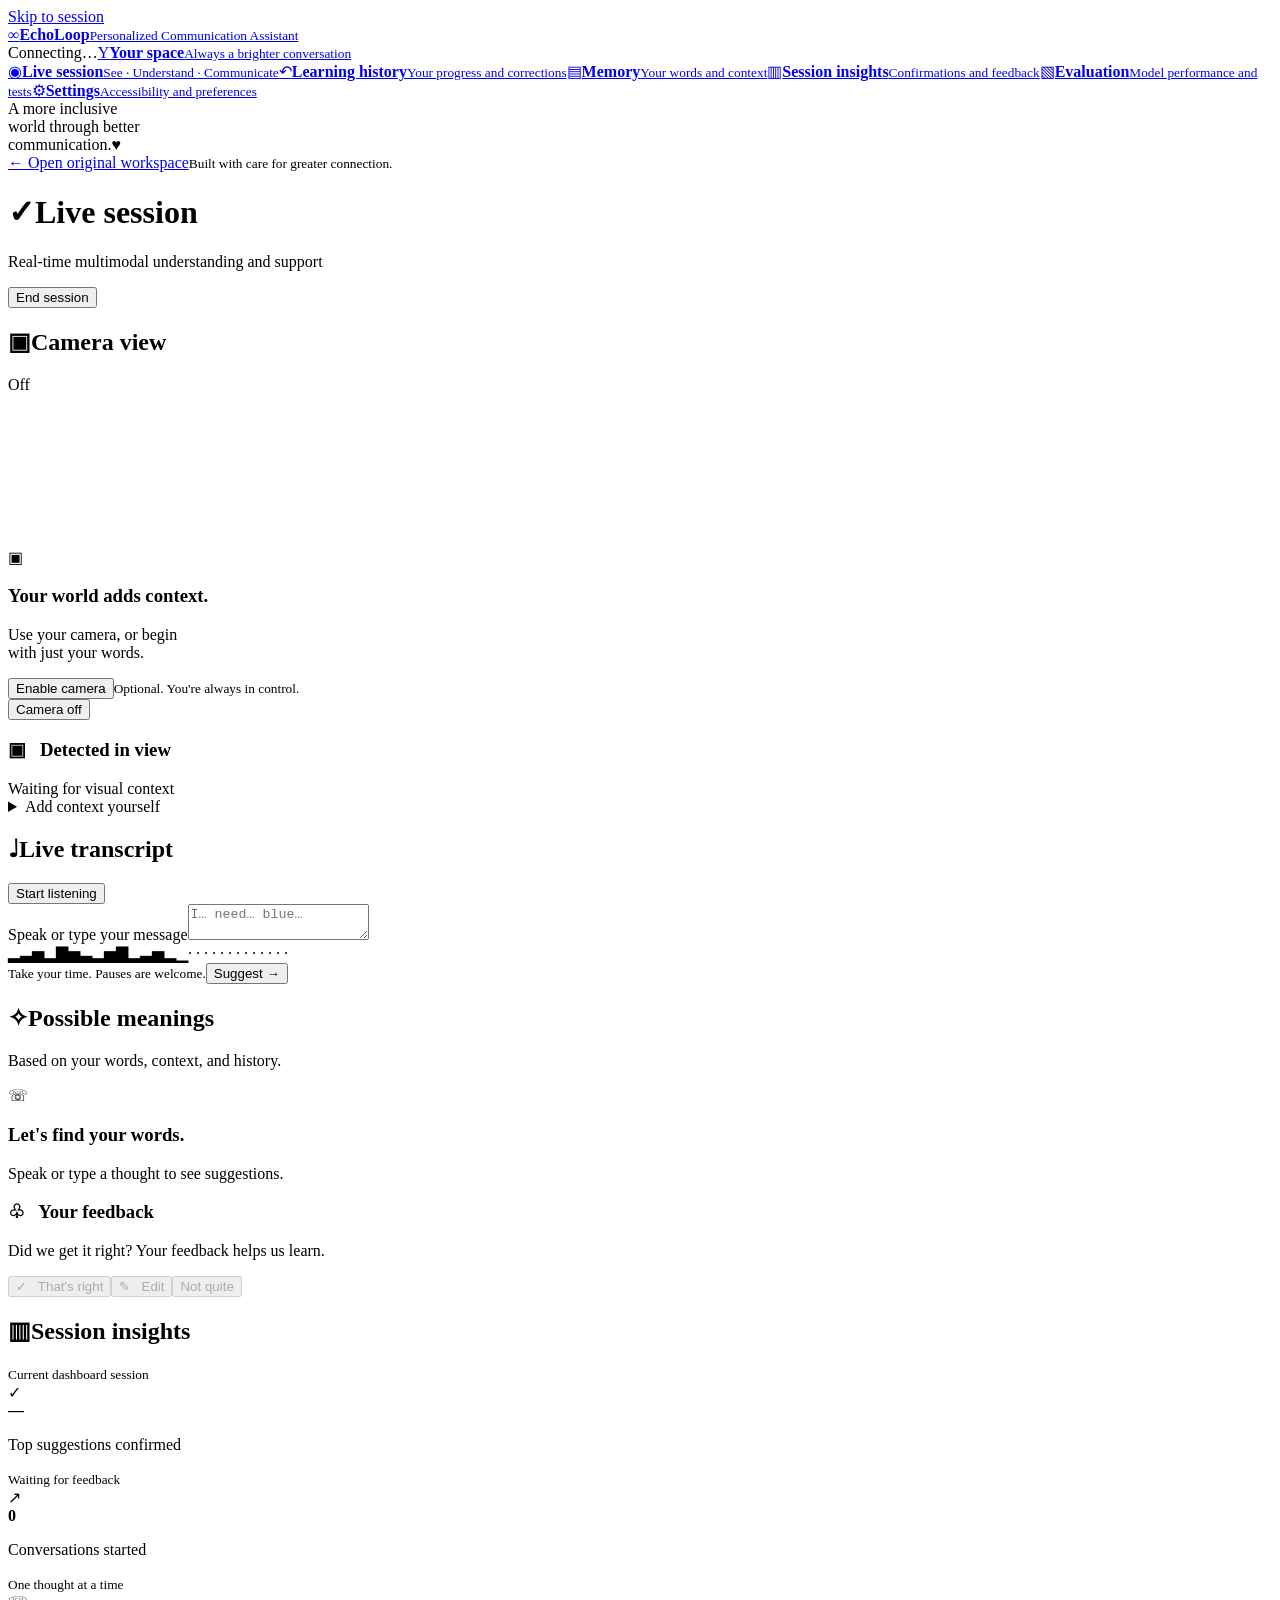
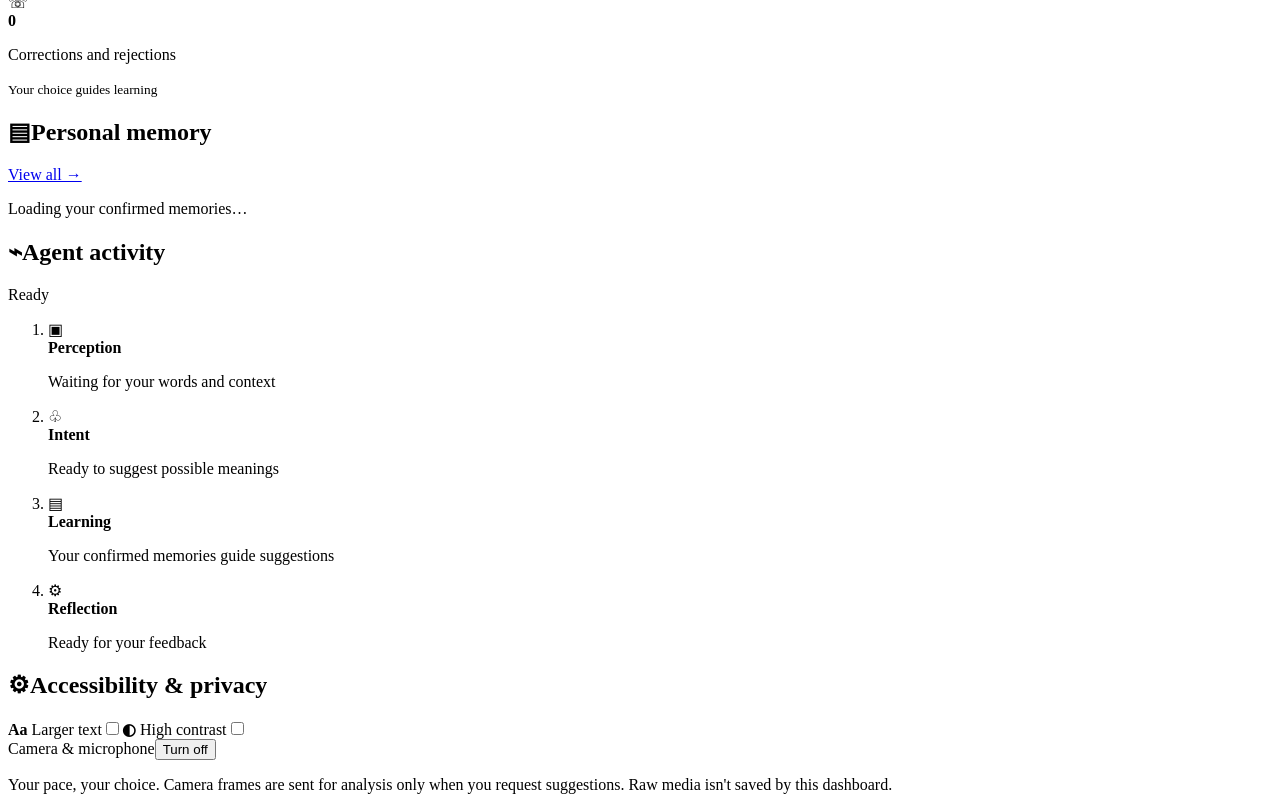
==== frontend/dashboard.html @ f9dd28bf "Weave: named ops, one root call per interaction, agents dashboard via GenAI OTel spans (one agent pe" ====
﻿<!doctype html>
<html lang="en"><head><meta charset="utf-8"><meta name="viewport" content="width=device-width,initial-scale=1"><title>EchoLoop · Dashboard</title><link rel="stylesheet" href="/dashboard.css"><script defer src="/dashboard.js"></script></head>
<body><a class="skip" href="#main">Skip to session</a>
<header class="topbar"><a class="brand" href="/"><span class="logo">∞</span><span><strong>EchoLoop</strong><small>Personalized Communication Assistant</small></span></a><div class="top-right"><span class="connection" id="connection">Connecting…</span><a class="account" href="/#onboarding"><span id="initial" class="avatar">Y</span><span><strong id="name">Your space</strong><small>Always a brighter conversation</small></span></a></div></header>
<div class="layout"><aside class="sidebar"><nav aria-label="Dashboard navigation"><a href="/dashboard.html" aria-current="page"><span class="nav-icon">◉</span><span><b>Live session</b><small>See · Understand · Communicate</small></span></a><a href="/#hist"><span class="nav-icon">↶</span><span><b>Learning history</b><small>Your progress and corrections</small></span></a><a href="#memory"><span class="nav-icon">▤</span><span><b>Memory</b><small>Your words and context</small></span></a><a href="#insights"><span class="nav-icon">▥</span><span><b>Session insights</b><small>Confirmations and feedback</small></span></a><a href="/#eval"><span class="nav-icon">▧</span><span><b>Evaluation</b><small>Model performance and tests</small></span></a><a href="/#settings"><span class="nav-icon">⚙</span><span><b>Settings</b><small>Accessibility and preferences</small></span></a></nav><div class="sidebar-bottom"><div class="kind-note">A more inclusive<br>world through better<br>communication.<span>♥</span></div><a class="back-link" href="/#live">← Open original workspace</a><small>Built with care for greater connection.</small></div></aside>
<main id="main" tabindex="-1"><div class="session-heading"><div><h1><span class="session-check">✓</span>Live session</h1><p>Real-time multimodal understanding and support</p></div><button id="end" class="button danger">End session</button></div><div id="notice" class="notice" role="status" hidden></div>
<div class="session-grid"><section class="card camera-card"><div class="card-title"><h2><span>▣</span>Camera view</h2><span id="cameraBadge" class="pill neutral">Off</span></div><div class="camera"><video id="video" autoplay playsinline muted></video><div id="cameraEmpty"><span class="camera-glyph">▣</span><h3>Your world adds context.</h3><p>Use your camera, or begin<br>with just your words.</p><button id="cameraStart" class="button primary">Enable camera</button><small>Optional. You're always in control.</small></div><button id="cameraToggle" class="camera-toggle" aria-label="Turn camera on">Camera off</button></div><div class="detected"><h3>▣ &nbsp; Detected in view</h3><div id="objects" class="tags"><span>Waiting for visual context</span></div></div><details><summary>Add context yourself</summary><label>Objects, separated by commas<input id="scene" placeholder="blue headphones, notebook"></label><label>Pointing at<input id="pointing" placeholder="Optional object"></label></details></section>
<div class="meaning-column"><section class="card transcript-card"><div class="card-title"><h2><span>♩</span>Live transcript</h2><button id="mic" class="text-button" aria-pressed="false">Start listening</button></div><label class="sr-only" for="transcript">Speak or type your message</label><textarea id="transcript" placeholder="I… need… blue…" rows="2"></textarea><div class="wave" aria-hidden="true">▂▃▅▂▇▅▃▂▅▇▂▃▅▂▁· · · · · · · · · · · · ·</div><div class="transcript-bottom"><small id="listening">Take your time. Pauses are welcome.</small><button id="suggest" class="button primary">Suggest →</button></div></section>
<section class="card meanings"><div class="card-title"><h2><span>✧</span>Possible meanings</h2></div><p class="muted">Based on your words, context, and history.</p><div id="candidates" role="group" aria-label="Possible meanings"><div class="empty"><span>☏</span><h3>Let's find your words.</h3><p>Speak or type a thought to see suggestions.</p></div></div><div class="feedback-label"><h3>♧ &nbsp; Your feedback</h3><p>Did we get it right? Your feedback helps us learn.</p></div><div class="feedback"><button id="yes" class="button success" disabled>✓ &nbsp; That's right</button><button id="edit" class="button secondary" disabled>✎ &nbsp; Edit</button><button id="no" class="button negative" disabled>Not quite</button></div><div id="speech" hidden><p id="confirmed"></p><div class="speech-actions"><button id="speak" class="button primary">Speak message</button><button id="stop" class="button secondary">Stop</button></div></div></section></div></div>
<section id="insights" class="card insights"><div class="card-title"><h2><span>▥</span>Session insights</h2><small>Current dashboard session</small></div><div class="metric-grid"><div class="metric"><span class="metric-icon green">✓</span><div><strong id="rate">—</strong><p>Top suggestions confirmed</p><small id="rateNote">Waiting for feedback</small></div></div><div class="metric"><span class="metric-icon blue">↗</span><div><strong id="turns">0</strong><p>Conversations started</p><small>One thought at a time</small></div></div><div class="metric"><span class="metric-icon purple">☏</span><div><strong id="corrections">0</strong><p>Corrections and rejections</p><small>Your choice guides learning</small></div></div></div></section></main>
<aside class="right-column"><section id="memory" class="card"><div class="card-title"><h2><span>▤</span>Personal memory</h2><a href="/#hist">View all →</a></div><div id="memoryList"><p class="muted">Loading your confirmed memories…</p></div></section><section class="card"><div class="card-title"><h2><span>⌁</span>Agent activity</h2><span id="activityBadge" class="pill neutral">Ready</span></div><ol id="activity" class="activity"><li><span class="activity-icon">▣</span><div><b>Perception</b><p id="perception">Waiting for your words and context</p></div></li><li><span class="activity-icon">♧</span><div><b>Intent</b><p id="intent">Ready to suggest possible meanings</p></div></li><li><span class="activity-icon">▤</span><div><b>Learning</b><p id="learning">Your confirmed memories guide suggestions</p></div></li><li><span class="activity-icon">⚙</span><div><b>Reflection</b><p id="reflection">Ready for your feedback</p></div></li></ol></section><section class="card accessibility"><div class="card-title"><h2><span>⚙</span>Accessibility & privacy</h2></div><label><span><b>Aa</b> Larger text</span><input id="large" type="checkbox" role="switch"></label><label><span><b>◐</b> High contrast</span><input id="contrast" type="checkbox" role="switch"></label><div class="device-row"><span>Camera & microphone</span><button id="disableDevices" class="text-button">Turn off</button></div><p class="privacy">Your pace, your choice. Camera frames are sent for analysis only when you request suggestions. Raw media isn't saved by this dashboard.</p></section></aside></div>
<dialog id="editDialog" aria-labelledby="editTitle"><form id="editForm"><h2 id="editTitle">Your words, exactly.</h2><label for="edited">What did you mean?</label><textarea id="edited" rows="4" required></textarea><div class="speech-actions"><button id="cancelEdit" type="button" class="button secondary">Cancel</button><button class="button primary">Confirm message</button></div></form></dialog>
</body></html>
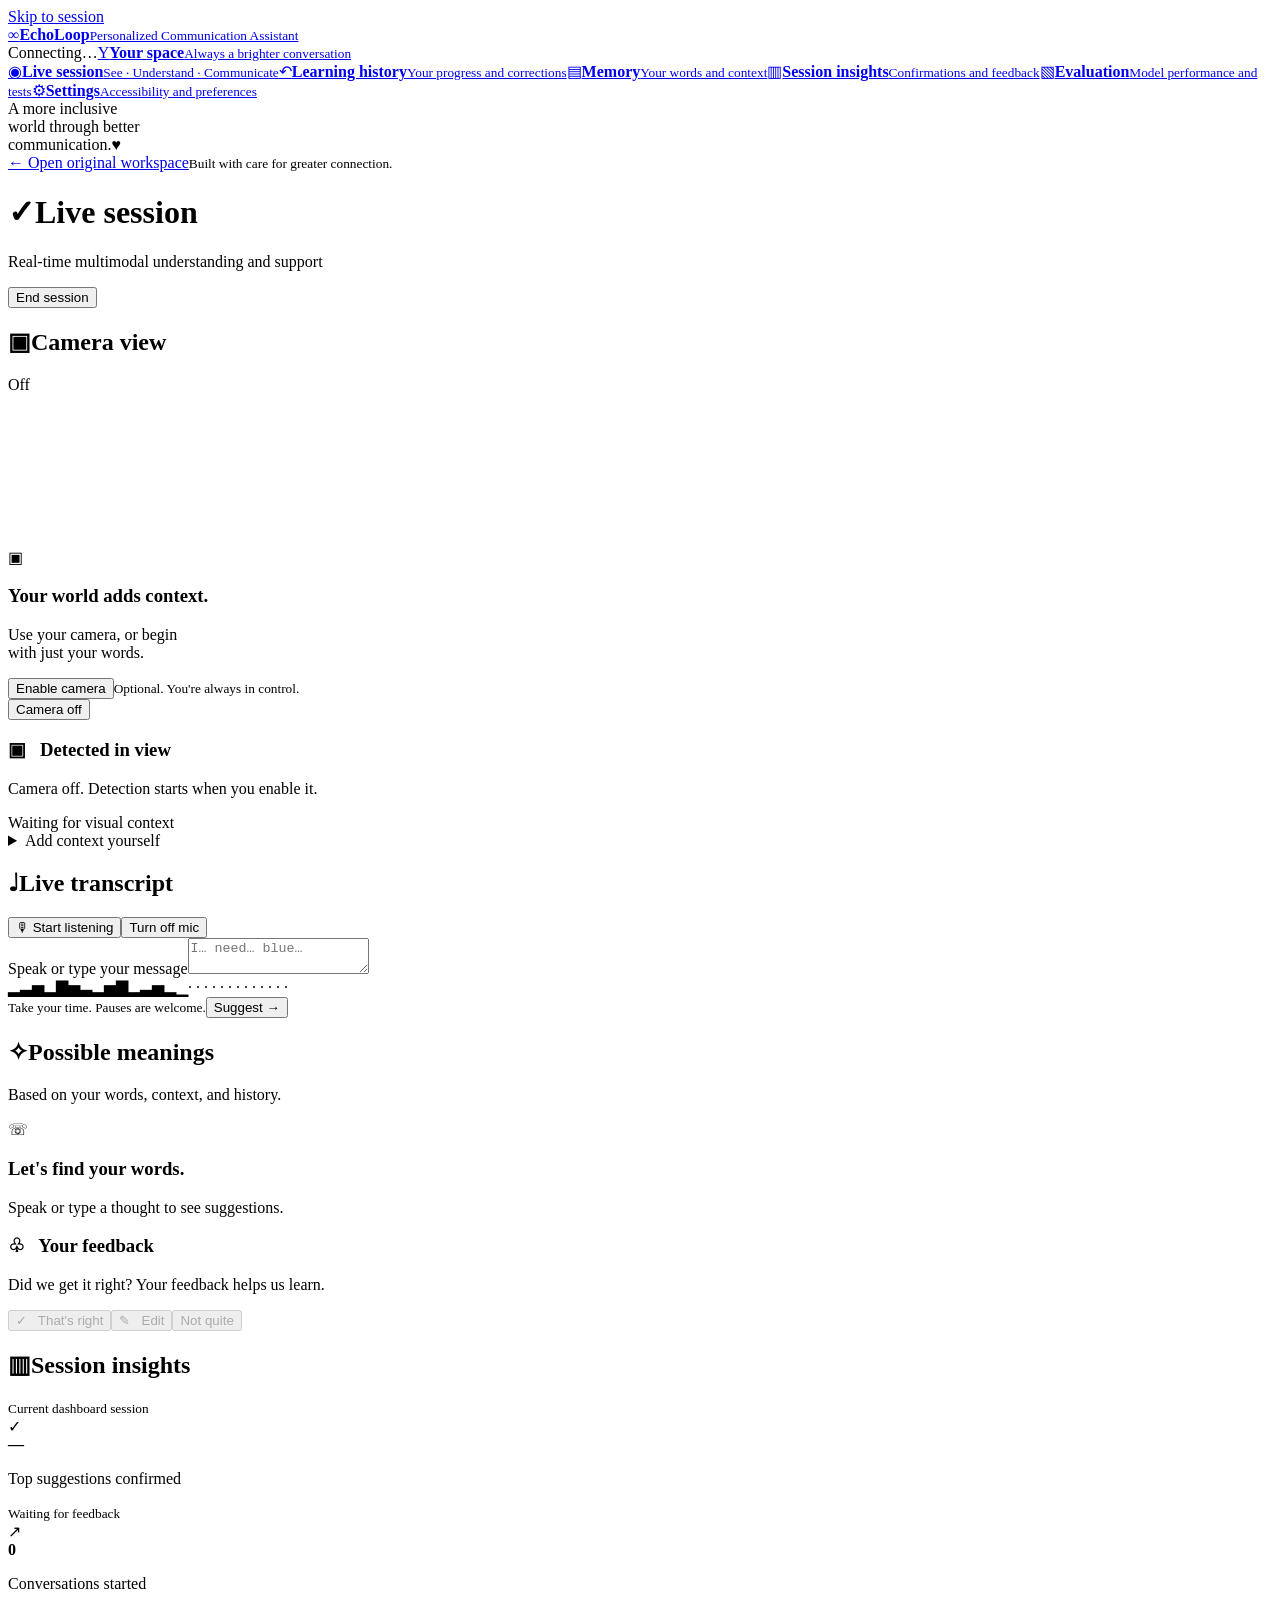
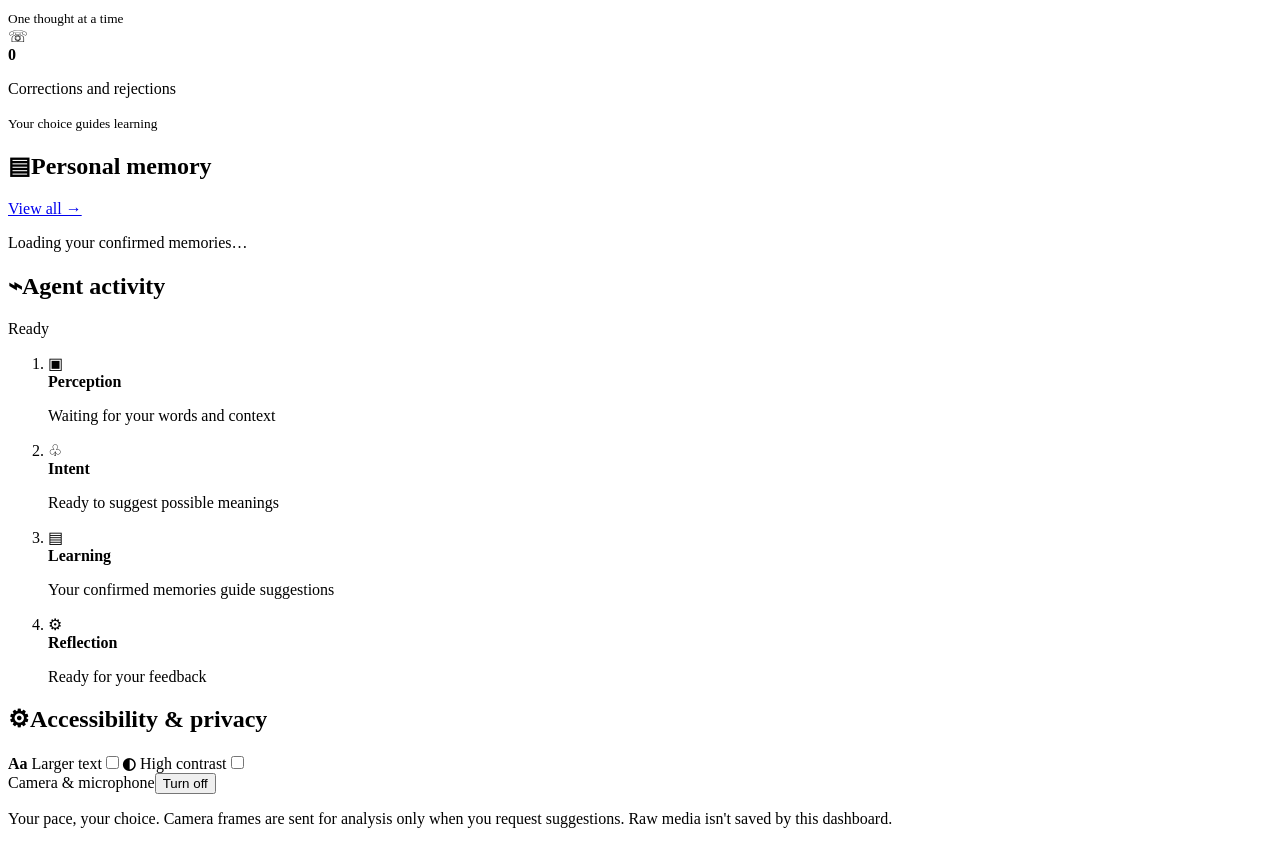
==== commit 7253f720: "Dashboard: large mic button + Turn off mic; mic routes through server speech pipeline (Whisper) with" ====
--- a/frontend/dashboard.html
+++ b/frontend/dashboard.html
@@ -1,11 +1,11 @@
 ﻿<!doctype html>
-<html lang="en"><head><meta charset="utf-8"><meta name="viewport" content="width=device-width,initial-scale=1"><title>EchoLoop · Dashboard</title><link rel="stylesheet" href="/dashboard.css"><script defer src="/dashboard.js"></script></head>
+<html lang="en"><head><meta charset="utf-8"><meta name="viewport" content="width=device-width,initial-scale=1"><title>EchoLoop · Dashboard</title><link rel="stylesheet" href="/dashboard.css"><script defer src="/dashboard-vision.js?v=1"></script><script defer src="/dashboard.js?v=2"></script></head>
 <body><a class="skip" href="#main">Skip to session</a>
 <header class="topbar"><a class="brand" href="/"><span class="logo">∞</span><span><strong>EchoLoop</strong><small>Personalized Communication Assistant</small></span></a><div class="top-right"><span class="connection" id="connection">Connecting…</span><a class="account" href="/#onboarding"><span id="initial" class="avatar">Y</span><span><strong id="name">Your space</strong><small>Always a brighter conversation</small></span></a></div></header>
 <div class="layout"><aside class="sidebar"><nav aria-label="Dashboard navigation"><a href="/dashboard.html" aria-current="page"><span class="nav-icon">◉</span><span><b>Live session</b><small>See · Understand · Communicate</small></span></a><a href="/#hist"><span class="nav-icon">↶</span><span><b>Learning history</b><small>Your progress and corrections</small></span></a><a href="#memory"><span class="nav-icon">▤</span><span><b>Memory</b><small>Your words and context</small></span></a><a href="#insights"><span class="nav-icon">▥</span><span><b>Session insights</b><small>Confirmations and feedback</small></span></a><a href="/#eval"><span class="nav-icon">▧</span><span><b>Evaluation</b><small>Model performance and tests</small></span></a><a href="/#settings"><span class="nav-icon">⚙</span><span><b>Settings</b><small>Accessibility and preferences</small></span></a></nav><div class="sidebar-bottom"><div class="kind-note">A more inclusive<br>world through better<br>communication.<span>♥</span></div><a class="back-link" href="/#live">← Open original workspace</a><small>Built with care for greater connection.</small></div></aside>
 <main id="main" tabindex="-1"><div class="session-heading"><div><h1><span class="session-check">✓</span>Live session</h1><p>Real-time multimodal understanding and support</p></div><button id="end" class="button danger">End session</button></div><div id="notice" class="notice" role="status" hidden></div>
-<div class="session-grid"><section class="card camera-card"><div class="card-title"><h2><span>▣</span>Camera view</h2><span id="cameraBadge" class="pill neutral">Off</span></div><div class="camera"><video id="video" autoplay playsinline muted></video><div id="cameraEmpty"><span class="camera-glyph">▣</span><h3>Your world adds context.</h3><p>Use your camera, or begin<br>with just your words.</p><button id="cameraStart" class="button primary">Enable camera</button><small>Optional. You're always in control.</small></div><button id="cameraToggle" class="camera-toggle" aria-label="Turn camera on">Camera off</button></div><div class="detected"><h3>▣ &nbsp; Detected in view</h3><div id="objects" class="tags"><span>Waiting for visual context</span></div></div><details><summary>Add context yourself</summary><label>Objects, separated by commas<input id="scene" placeholder="blue headphones, notebook"></label><label>Pointing at<input id="pointing" placeholder="Optional object"></label></details></section>
-<div class="meaning-column"><section class="card transcript-card"><div class="card-title"><h2><span>♩</span>Live transcript</h2><button id="mic" class="text-button" aria-pressed="false">Start listening</button></div><label class="sr-only" for="transcript">Speak or type your message</label><textarea id="transcript" placeholder="I… need… blue…" rows="2"></textarea><div class="wave" aria-hidden="true">▂▃▅▂▇▅▃▂▅▇▂▃▅▂▁· · · · · · · · · · · · ·</div><div class="transcript-bottom"><small id="listening">Take your time. Pauses are welcome.</small><button id="suggest" class="button primary">Suggest →</button></div></section>
+<div class="session-grid"><section class="card camera-card"><div class="card-title"><h2><span>▣</span>Camera view</h2><span id="cameraBadge" class="pill neutral">Off</span></div><div class="camera"><video id="video" autoplay playsinline muted></video><div id="cameraEmpty"><span class="camera-glyph">▣</span><h3>Your world adds context.</h3><p>Use your camera, or begin<br>with just your words.</p><button id="cameraStart" class="button primary">Enable camera</button><small>Optional. You're always in control.</small></div><button id="cameraToggle" class="camera-toggle" aria-label="Turn camera on">Camera off</button></div><div class="detected"><h3>▣ &nbsp; Detected in view</h3><p id="visionStatus" class="muted" role="status">Camera off. Detection starts when you enable it.</p><button id="retryVision" class="text-button" hidden>Retry detection</button><div id="objects" class="tags"><span>Waiting for visual context</span></div></div><details><summary>Add context yourself</summary><label>Additional objects, separated by commas<input id="scene" placeholder="blue headphones, notebook"></label><label>Pointing at<input id="pointing" placeholder="Optional object"></label></details></section>
+<div class="meaning-column"><section class="card transcript-card"><div class="card-title"><h2><span>♩</span>Live transcript</h2><span class="mic-row"><button id="mic" class="button primary mic-big" aria-pressed="false" title="Record your words; the server transcribes them with Whisper">🎙 Start listening</button><button id="micOff" class="button secondary" title="Stop listening and release the microphone">Turn off mic</button></span></div><label class="sr-only" for="transcript">Speak or type your message</label><textarea id="transcript" placeholder="I… need… blue…" rows="2"></textarea><div class="wave" aria-hidden="true">▂▃▅▂▇▅▃▂▅▇▂▃▅▂▁· · · · · · · · · · · · ·</div><div class="transcript-bottom"><small id="listening">Take your time. Pauses are welcome.</small><button id="suggest" class="button primary">Suggest →</button></div></section>
 <section class="card meanings"><div class="card-title"><h2><span>✧</span>Possible meanings</h2></div><p class="muted">Based on your words, context, and history.</p><div id="candidates" role="group" aria-label="Possible meanings"><div class="empty"><span>☏</span><h3>Let's find your words.</h3><p>Speak or type a thought to see suggestions.</p></div></div><div class="feedback-label"><h3>♧ &nbsp; Your feedback</h3><p>Did we get it right? Your feedback helps us learn.</p></div><div class="feedback"><button id="yes" class="button success" disabled>✓ &nbsp; That's right</button><button id="edit" class="button secondary" disabled>✎ &nbsp; Edit</button><button id="no" class="button negative" disabled>Not quite</button></div><div id="speech" hidden><p id="confirmed"></p><div class="speech-actions"><button id="speak" class="button primary">Speak message</button><button id="stop" class="button secondary">Stop</button></div></div></section></div></div>
 <section id="insights" class="card insights"><div class="card-title"><h2><span>▥</span>Session insights</h2><small>Current dashboard session</small></div><div class="metric-grid"><div class="metric"><span class="metric-icon green">✓</span><div><strong id="rate">—</strong><p>Top suggestions confirmed</p><small id="rateNote">Waiting for feedback</small></div></div><div class="metric"><span class="metric-icon blue">↗</span><div><strong id="turns">0</strong><p>Conversations started</p><small>One thought at a time</small></div></div><div class="metric"><span class="metric-icon purple">☏</span><div><strong id="corrections">0</strong><p>Corrections and rejections</p><small>Your choice guides learning</small></div></div></div></section></main>
 <aside class="right-column"><section id="memory" class="card"><div class="card-title"><h2><span>▤</span>Personal memory</h2><a href="/#hist">View all →</a></div><div id="memoryList"><p class="muted">Loading your confirmed memories…</p></div></section><section class="card"><div class="card-title"><h2><span>⌁</span>Agent activity</h2><span id="activityBadge" class="pill neutral">Ready</span></div><ol id="activity" class="activity"><li><span class="activity-icon">▣</span><div><b>Perception</b><p id="perception">Waiting for your words and context</p></div></li><li><span class="activity-icon">♧</span><div><b>Intent</b><p id="intent">Ready to suggest possible meanings</p></div></li><li><span class="activity-icon">▤</span><div><b>Learning</b><p id="learning">Your confirmed memories guide suggestions</p></div></li><li><span class="activity-icon">⚙</span><div><b>Reflection</b><p id="reflection">Ready for your feedback</p></div></li></ol></section><section class="card accessibility"><div class="card-title"><h2><span>⚙</span>Accessibility & privacy</h2></div><label><span><b>Aa</b> Larger text</span><input id="large" type="checkbox" role="switch"></label><label><span><b>◐</b> High contrast</span><input id="contrast" type="checkbox" role="switch"></label><div class="device-row"><span>Camera & microphone</span><button id="disableDevices" class="text-button">Turn off</button></div><p class="privacy">Your pace, your choice. Camera frames are sent for analysis only when you request suggestions. Raw media isn't saved by this dashboard.</p></section></aside></div>
